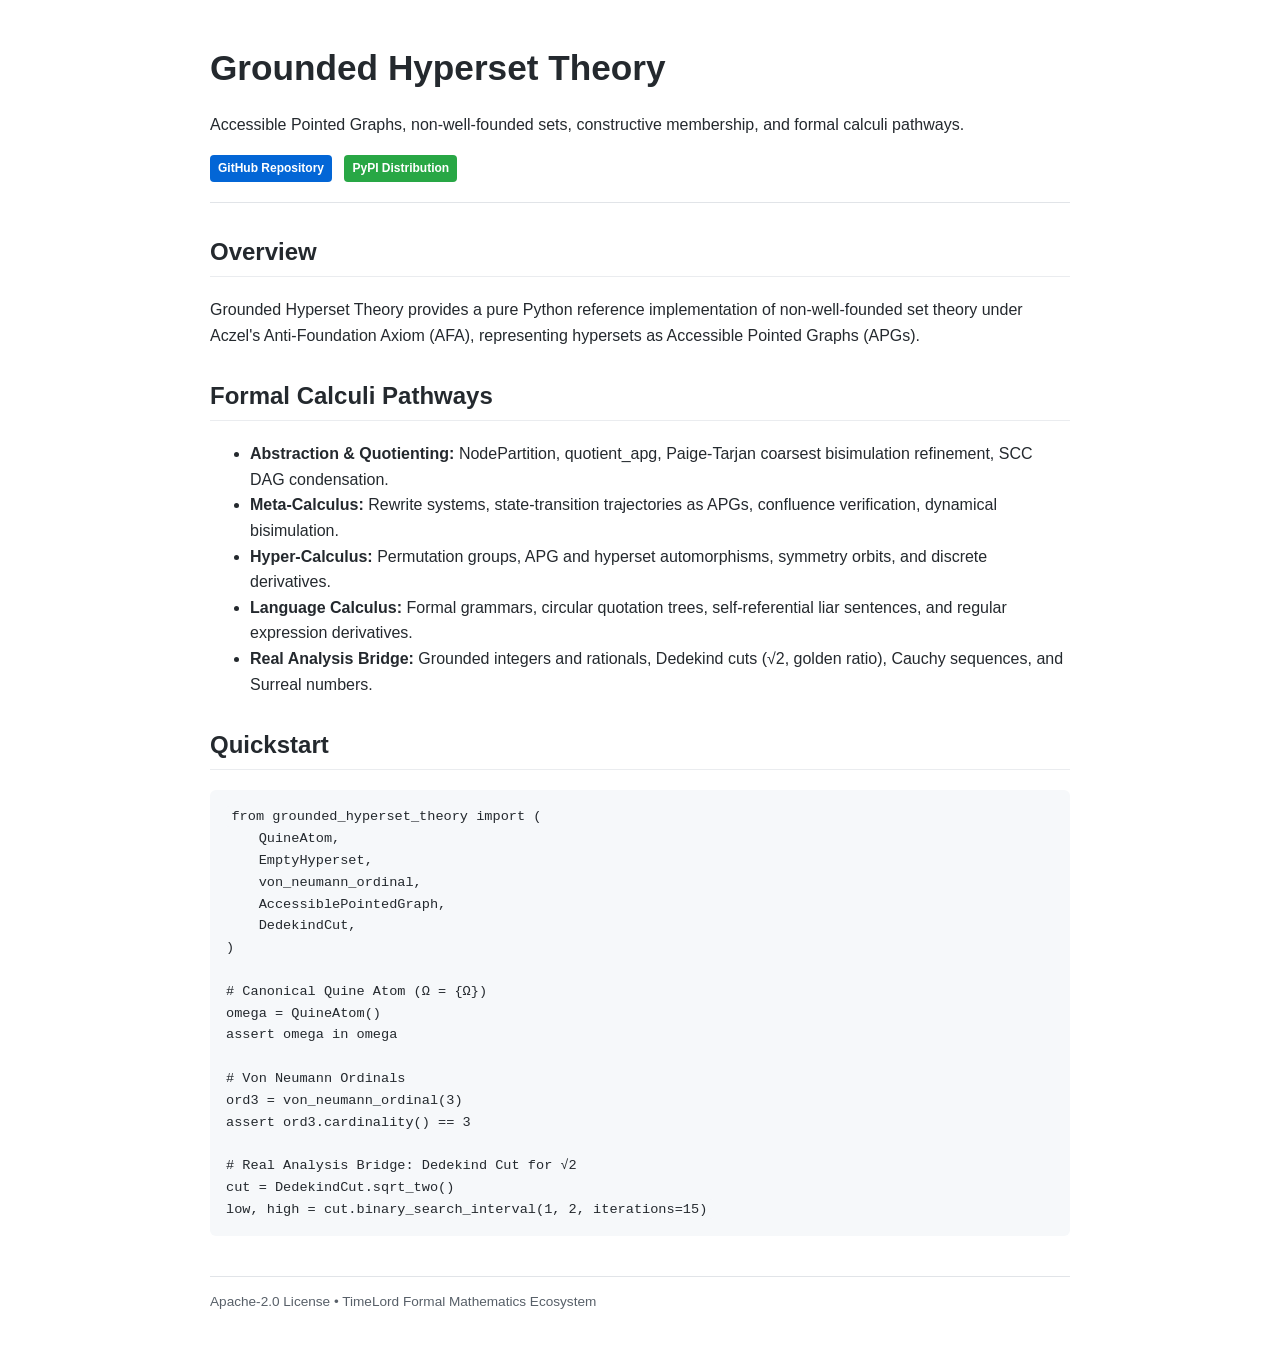
==== docs/index.html @ 36e345e4 "feat: add abstraction, quotienting, meta-calculus, and hyper-calculus infrastructure" ====
<!DOCTYPE html>
<html lang="en">
<head>
  <meta charset="UTF-8">
  <meta name="viewport" content="width=device-width, initial-scale=1.0">
  <title>Grounded Hyperset Theory</title>
  <style>
    body {
      font-family: -apple-system, BlinkMacSystemFont, "Segoe UI", Roboto, Helvetica, Arial, sans-serif;
      line-height: 1.6;
      color: #24292e;
      max-width: 860px;
      margin: 40px auto;
      padding: 0 20px;
    }
    header {
      border-bottom: 1px solid #e1e4e8;
      padding-bottom: 20px;
      margin-bottom: 30px;
    }
    h1 { font-size: 2.2rem; margin-bottom: 0.2rem; }
    h2 { font-size: 1.5rem; margin-top: 1.8rem; border-bottom: 1px solid #eaecef; padding-bottom: 0.3rem; }
    code { background: #f6f8fa; padding: 0.2em 0.4em; border-radius: 3px; font-size: 85%; font-family: SFMono-Regular, Consolas, "Liberation Mono", Menlo, monospace; }
    pre { background: #f6f8fa; padding: 16px; border-radius: 6px; overflow: auto; }
    .badge { display: inline-block; padding: 4px 8px; border-radius: 4px; font-size: 12px; font-weight: 600; text-decoration: none; margin-right: 8px; }
    .badge-blue { background: #0366d6; color: white; }
    .badge-green { background: #28a745; color: white; }
    a { color: #0366d6; text-decoration: none; }
    a:hover { text-decoration: underline; }
  </style>
</head>
<body>
  <header>
    <h1>Grounded Hyperset Theory</h1>
    <p>Accessible Pointed Graphs, non-well-founded sets, constructive membership, and formal calculi pathways.</p>
    <a class="badge badge-blue" href="https://github.com/TimeLordRaps/grounded-hyperset-theory">GitHub Repository</a>
    <a class="badge badge-green" href="https://pypi.org/p/grounded-hyperset-theory">PyPI Distribution</a>
  </header>

  <main>
    <h2>Overview</h2>
    <p>
      Grounded Hyperset Theory provides a pure Python reference implementation of non-well-founded set theory
      under Aczel's Anti-Foundation Axiom (AFA), representing hypersets as Accessible Pointed Graphs (APGs).
    </p>

    <h2>Formal Calculi Pathways</h2>
    <ul>
      <li><strong>Abstraction & Quotienting:</strong> NodePartition, quotient_apg, Paige-Tarjan coarsest bisimulation refinement, SCC DAG condensation.</li>
      <li><strong>Meta-Calculus:</strong> Rewrite systems, state-transition trajectories as APGs, confluence verification, dynamical bisimulation.</li>
      <li><strong>Hyper-Calculus:</strong> Permutation groups, APG and hyperset automorphisms, symmetry orbits, and discrete derivatives.</li>
      <li><strong>Language Calculus:</strong> Formal grammars, circular quotation trees, self-referential liar sentences, and regular expression derivatives.</li>
      <li><strong>Real Analysis Bridge:</strong> Grounded integers and rationals, Dedekind cuts (√2, golden ratio), Cauchy sequences, and Surreal numbers.</li>
    </ul>

    <h2>Quickstart</h2>
    <pre><code>from grounded_hyperset_theory import (
    QuineAtom,
    EmptyHyperset,
    von_neumann_ordinal,
    AccessiblePointedGraph,
    DedekindCut,
)

# Canonical Quine Atom (Ω = {Ω})
omega = QuineAtom()
assert omega in omega

# Von Neumann Ordinals
ord3 = von_neumann_ordinal(3)
assert ord3.cardinality() == 3

# Real Analysis Bridge: Dedekind Cut for √2
cut = DedekindCut.sqrt_two()
low, high = cut.binary_search_interval(1, 2, iterations=15)
</code></pre>
  </main>

  <footer>
    <hr style="margin-top: 40px; border: 0; border-top: 1px solid #e1e4e8;" />
    <p style="font-size: 0.85rem; color: #586069;">
      Apache-2.0 License &bull; TimeLord Formal Mathematics Ecosystem
    </p>
  </footer>
</body>
</html>
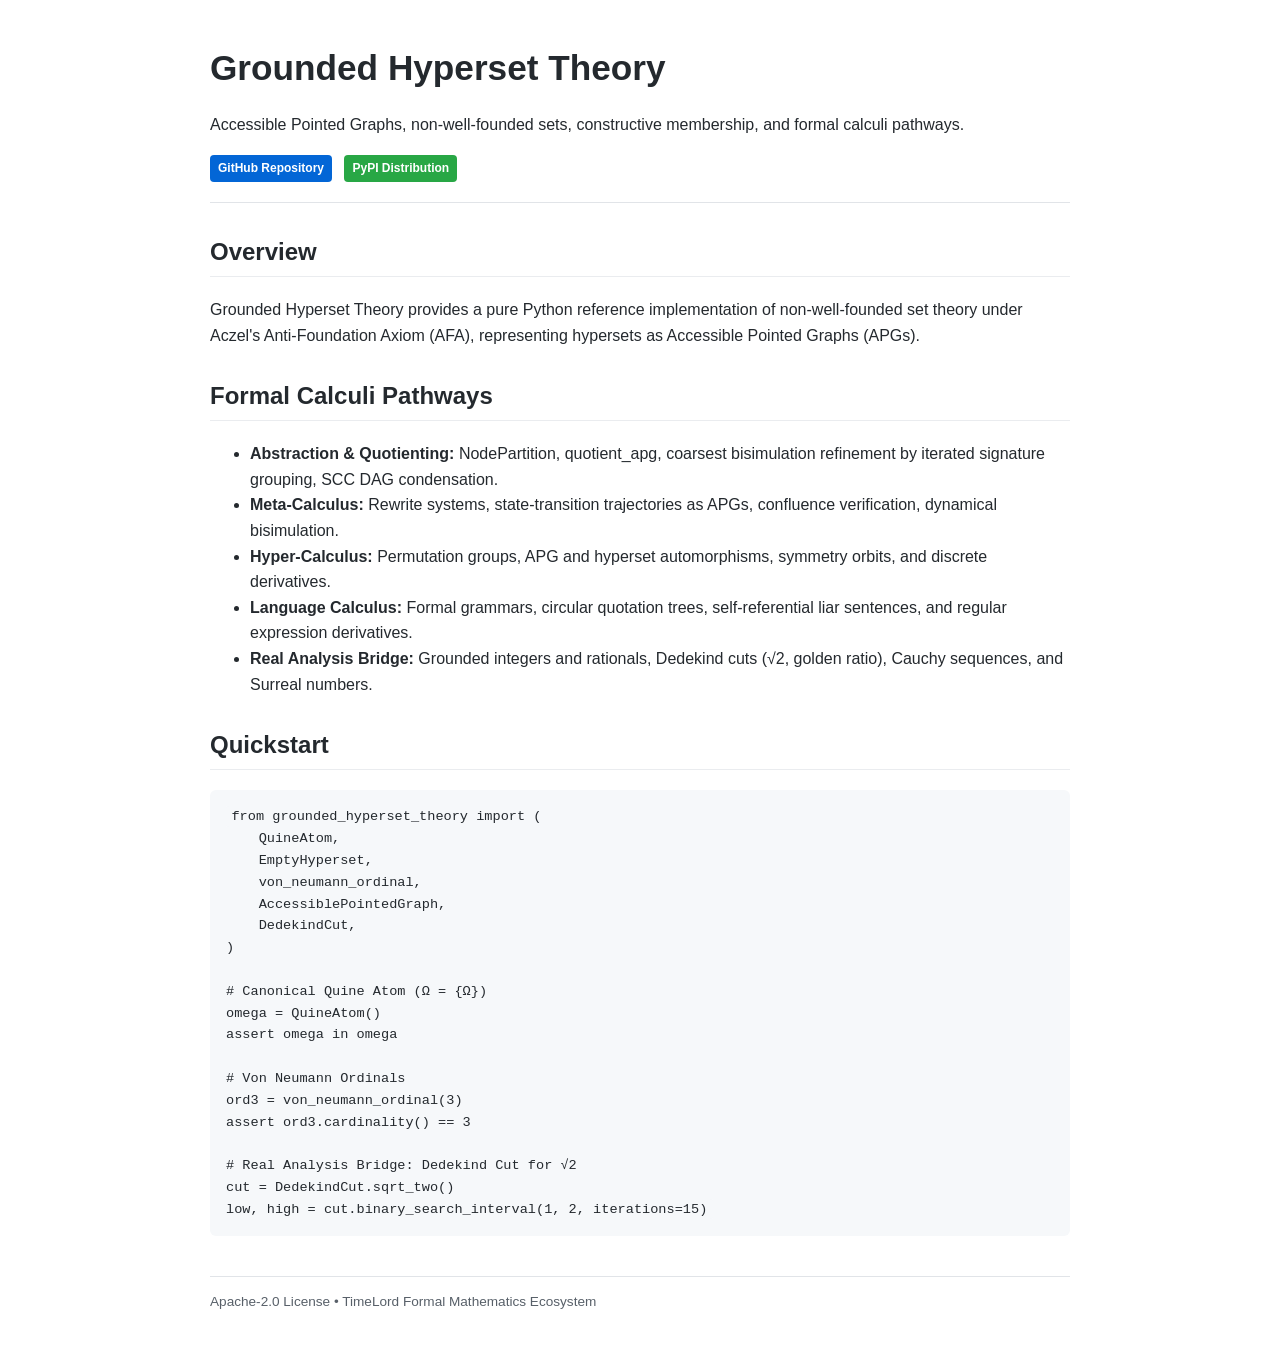
==== commit 710cdd04: "test: audit the calculi and graph layers, fix six defects Raises the suite from 76 to 559 tests.  De" ====
--- a/docs/index.html
+++ b/docs/index.html
@@ -46,7 +46,7 @@
 
     <h2>Formal Calculi Pathways</h2>
     <ul>
-      <li><strong>Abstraction & Quotienting:</strong> NodePartition, quotient_apg, Paige-Tarjan coarsest bisimulation refinement, SCC DAG condensation.</li>
+      <li><strong>Abstraction & Quotienting:</strong> NodePartition, quotient_apg, coarsest bisimulation refinement by iterated signature grouping, SCC DAG condensation.</li>
       <li><strong>Meta-Calculus:</strong> Rewrite systems, state-transition trajectories as APGs, confluence verification, dynamical bisimulation.</li>
       <li><strong>Hyper-Calculus:</strong> Permutation groups, APG and hyperset automorphisms, symmetry orbits, and discrete derivatives.</li>
       <li><strong>Language Calculus:</strong> Formal grammars, circular quotation trees, self-referential liar sentences, and regular expression derivatives.</li>
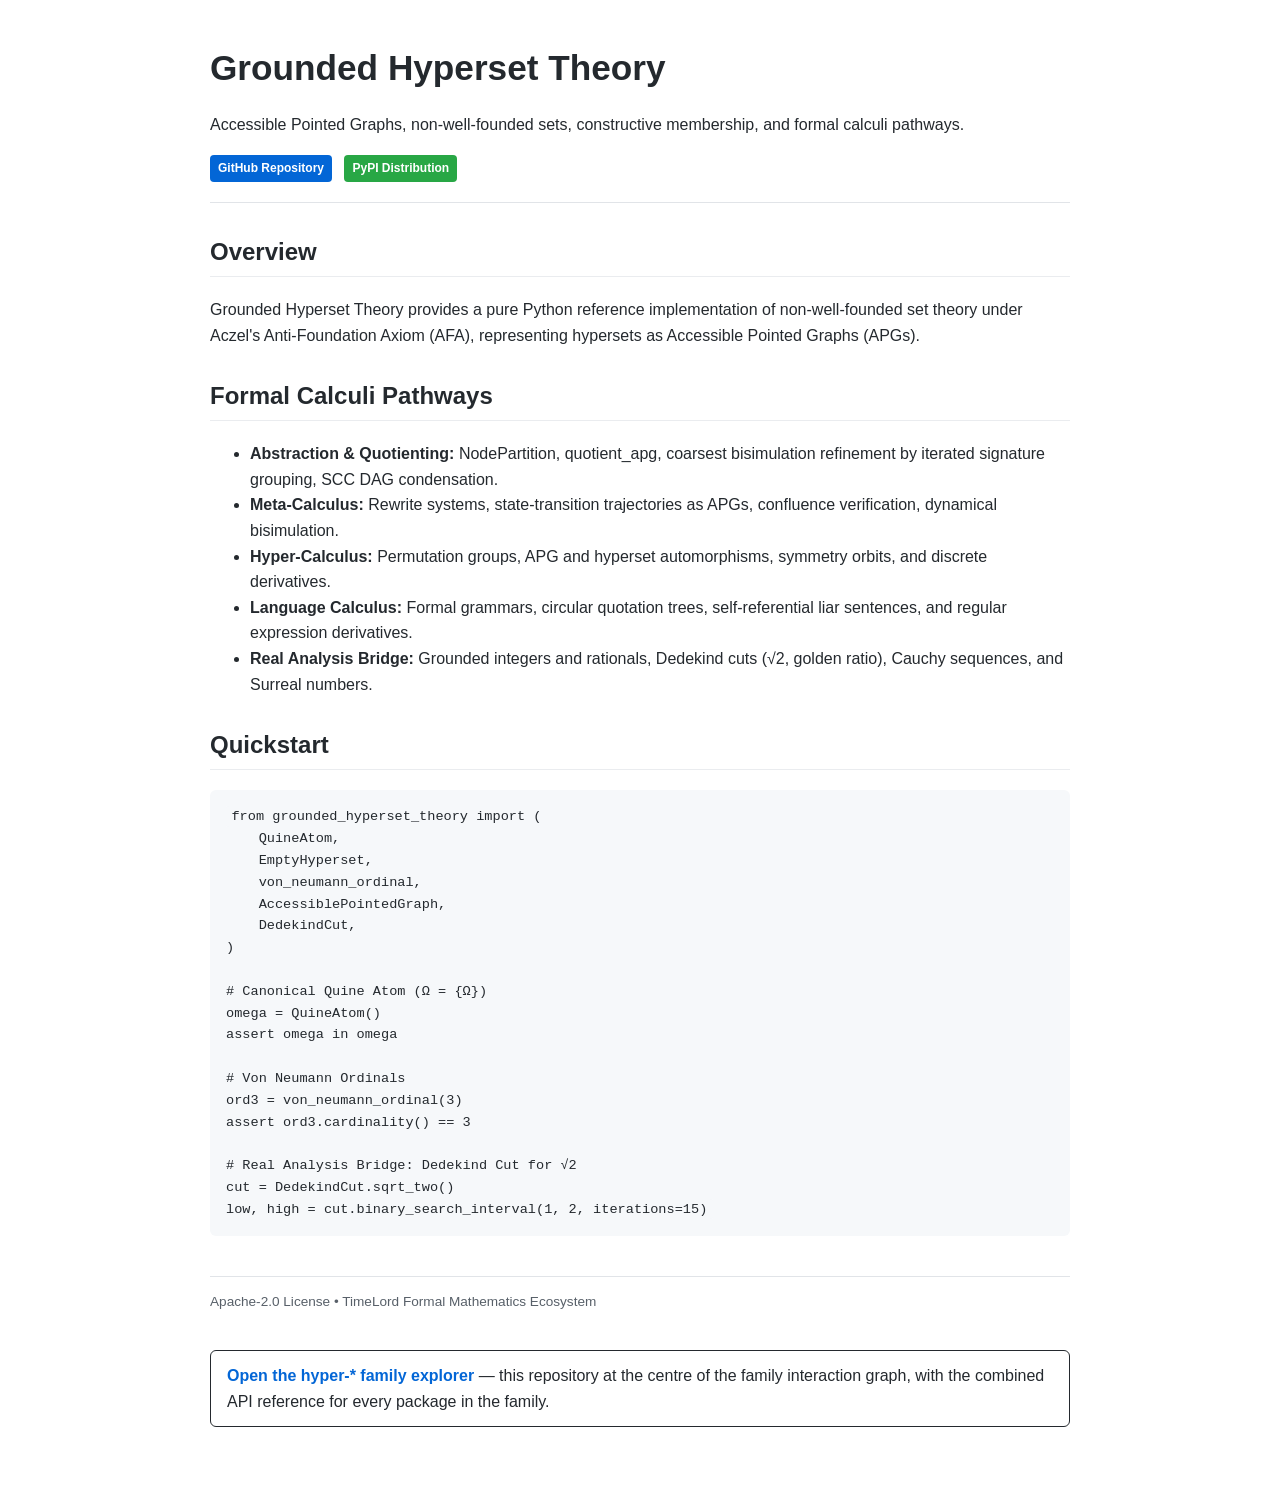
==== commit a25d5a9c: "Add the family explorer: interaction graph and combined API reference This repository now publishes " ====
--- a/docs/index.html
+++ b/docs/index.html
@@ -82,5 +82,9 @@
       Apache-2.0 License &bull; TimeLord Formal Mathematics Ecosystem
     </p>
   </footer>
+    <p style="margin:24px 0;padding:12px 16px;border:1px solid currentColor;border-radius:6px;display:inline-block">
+      <a href="family/"><strong>Open the hyper-* family explorer</strong></a> &mdash; this repository at the centre of the family interaction graph,
+      with the combined API reference for every package in the family.
+    </p>
 </body>
 </html>
